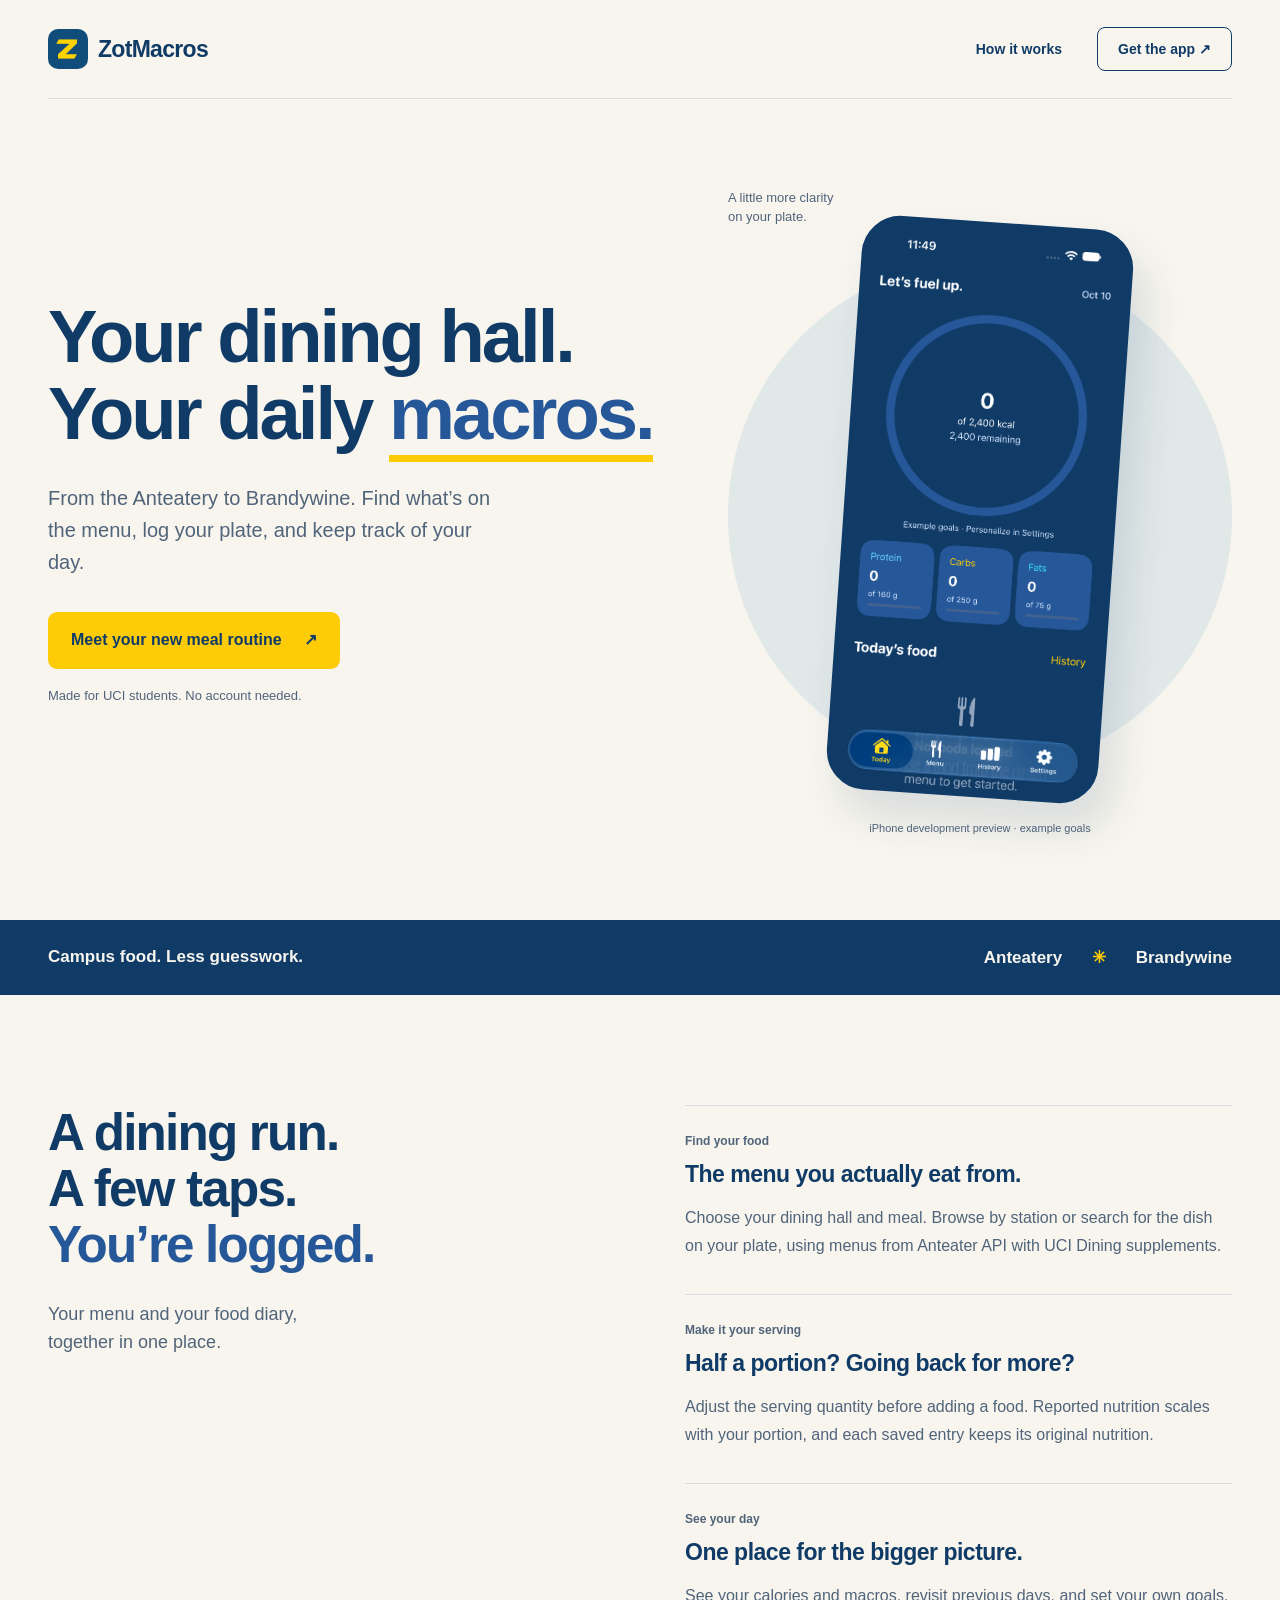
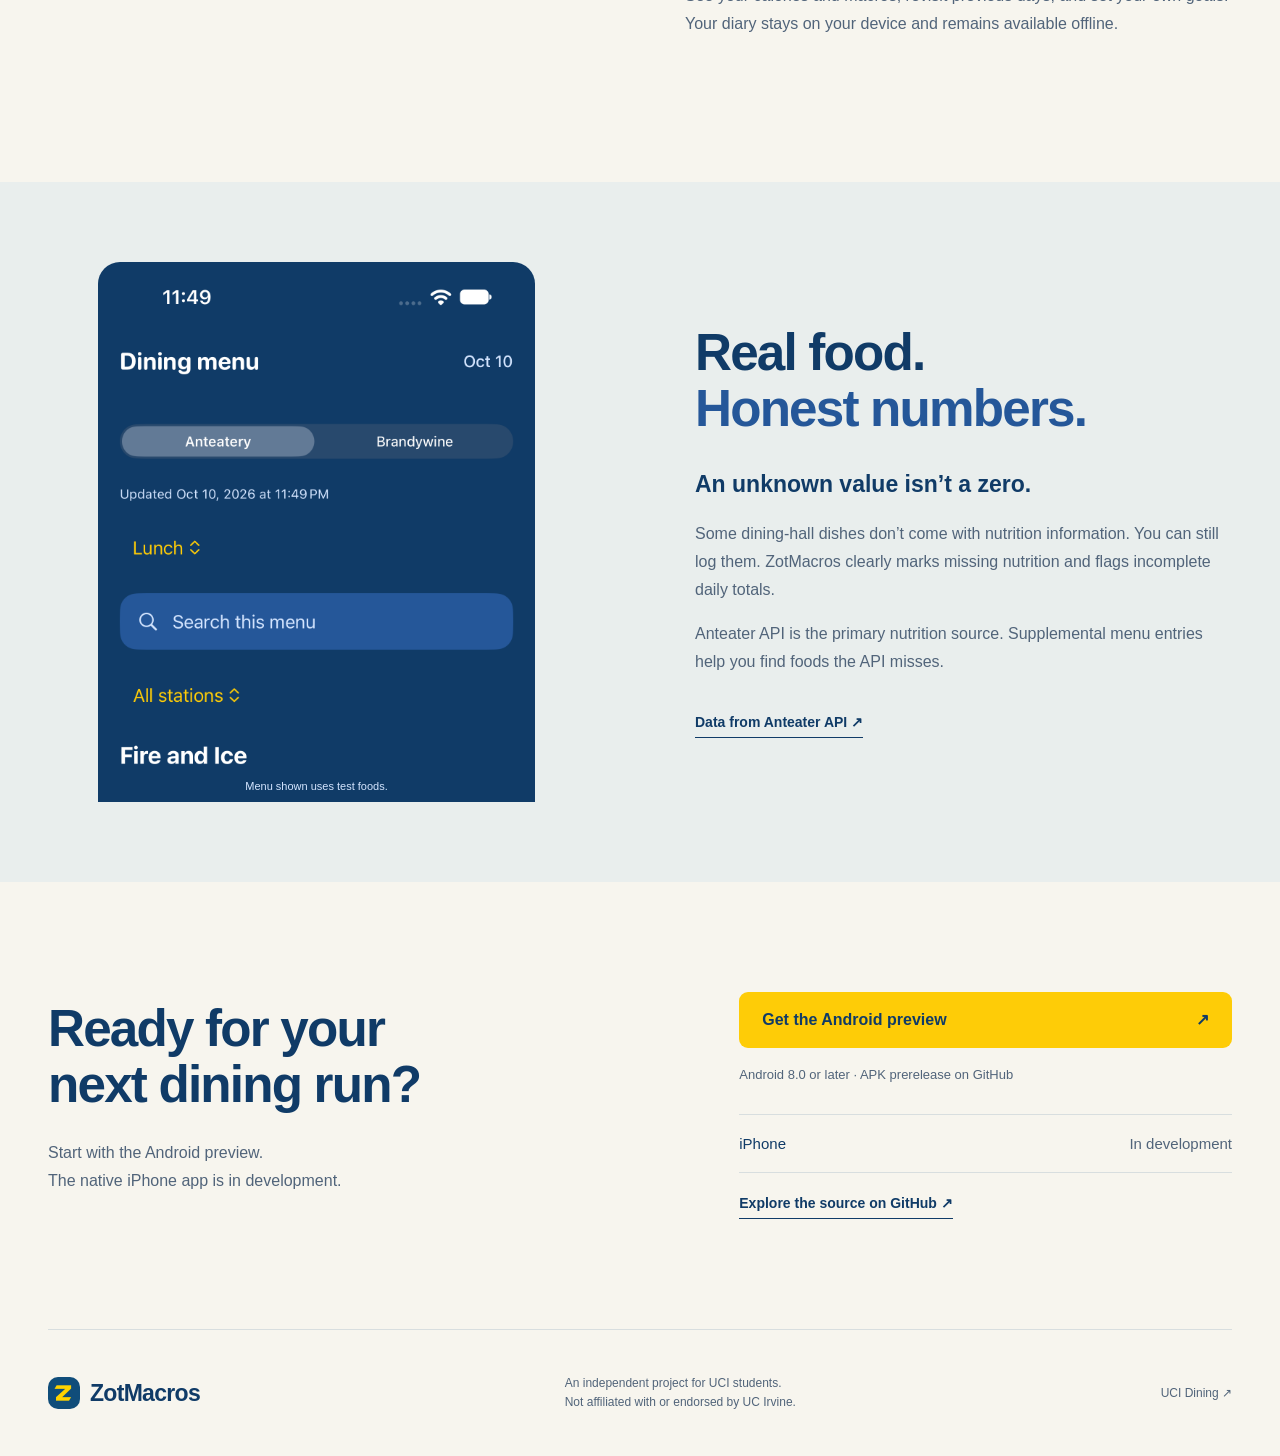
==== website/index.html @ 8ae85c5e "feat(web): add ZotMacros landing page" ====
<!doctype html>
<html lang="en">
<head>
<meta charset="utf-8"><meta name="viewport" content="width=device-width,initial-scale=1">
<title>ZotMacros — Your dining hall. Your daily macros.</title>
<meta name="description" content="A nutrition tracker built for UC Irvine dining. Find your food, choose your serving, and keep a diary on your phone. Try the Android preview.">
<meta name="theme-color" content="#103b67"><link rel="icon" href="assets/logo.png"><link rel="stylesheet" href="style.css">
</head>
<body>
<a class="skip" href="#main">Skip to content</a>
<header class="nav wrap"><a class="brand" href="#" aria-label="ZotMacros home"><img src="assets/logo.png" alt="" width="40" height="40">ZotMacros</a><nav aria-label="Main navigation"><a href="#how">How it works</a><a href="#download" class="nav-button">Get the app <span aria-hidden="true">↗</span></a></nav></header>
<main id="main">
<section class="hero wrap">
<div class="hero-copy"><h1>Your dining hall.<br>Your daily <em>macros.</em></h1><p class="intro">From the Anteatery to Brandywine. Find what’s on the menu, log your plate, and keep track of your day.</p><div class="actions"><a class="button primary" href="#download">Meet your new meal routine <span aria-hidden="true">↗</span></a></div><p class="small">Made for UCI students. No account needed.</p></div>
<div class="hero-visual"><span class="orbit-label">A little more clarity<br>on your plate.</span><div class="phone"><img src="assets/today.png" width="1206" height="2622" alt="ZotMacros Today screen showing calorie goals, protein, carbs, and fats"></div><p class="image-caption">iPhone development preview · example goals</p></div>
</section>
<div class="ribbon"><div class="wrap"><span>Campus food. Less guesswork.</span><span>Anteatery <i aria-hidden="true">✳</i> Brandywine</span></div></div>
<section id="how" class="how wrap">
<div class="section-heading"><h2>A dining run.<br>A few taps.<br><em>You’re logged.</em></h2><p>Your menu and your food diary,<br>together in one place.</p></div>
<div class="steps"><article><span class="step-label">Find your food</span><h3>The menu you actually eat from.</h3><p>Choose your dining hall and meal. Browse by station or search for the dish on your plate, using menus from Anteater API with UCI Dining supplements.</p></article><article><span class="step-label">Make it your serving</span><h3>Half a portion? Going back for more?</h3><p>Adjust the serving quantity before adding a food. Reported nutrition scales with your portion, and each saved entry keeps its original nutrition.</p></article><article><span class="step-label">See your day</span><h3>One place for the bigger picture.</h3><p>See your calories and macros, revisit previous days, and set your own goals. Your diary stays on your device and remains available offline.</p></article></div>
</section>
<section class="honest"><div class="wrap honest-grid"><div class="menu-visual"><img src="assets/menu.png" alt="Development preview of the dining menu, with an explicitly labeled Nutrition unavailable food" width="1206" height="2622" loading="lazy"><span>Menu shown uses test foods.</span></div><div><h2>Real food.<br><em>Honest numbers.</em></h2><p class="lead">An unknown value isn’t a zero.</p><p>Some dining-hall dishes don’t come with nutrition information. You can still log them. ZotMacros clearly marks missing nutrition and flags incomplete daily totals.</p><p>Anteater API is the primary nutrition source. Supplemental menu entries help you find foods the API misses.</p><a class="text-link" href="https://anteaterapi.com" target="_blank" rel="noopener">Data from Anteater API <span aria-hidden="true">↗</span></a></div></div></section>
<section id="download" class="download wrap"><div><h2>Ready for your<br>next dining run?</h2><p>Start with the Android preview.<br>The native iPhone app is in development.</p></div><div class="download-options"><a class="button primary" href="https://github.com/adityatheperson/ZotMacros/releases/tag/v1.0.2">Get the Android preview <span aria-hidden="true">↗</span></a><p class="small">Android 8.0 or later · APK prerelease on GitHub</p><div class="ios-status"><span>iPhone</span><span>In development</span></div><a class="text-link" href="https://github.com/adityatheperson/ZotMacros/tree/codex/ios-port">Explore the source on GitHub <span aria-hidden="true">↗</span></a></div></section>
</main>
<footer class="wrap"><a class="brand" href="#"><img src="assets/logo.png" width="32" height="32" alt="">ZotMacros</a><p>An independent project for UCI students.<br>Not affiliated with or endorsed by UC Irvine.</p><a href="https://uci.mydininghub.com/">UCI Dining <span aria-hidden="true">↗</span></a></footer>
</body></html>
---- website/style.css ----
:root{--navy:#103b67;--blue:#255799;--gold:#fecc07;--paper:#f7f5ee;--muted:#51647a;--line:#d8dedf;color:var(--navy);background:var(--paper);font-family:-apple-system,BlinkMacSystemFont,"Segoe UI",sans-serif;scroll-behavior:smooth}*{box-sizing:border-box}body{margin:0}a{color:inherit;text-decoration:none}a:focus-visible{outline:3px solid #1772ae;outline-offset:6px}::selection{background:var(--gold);color:var(--navy)}.wrap{width:min(1200px,calc(100% - 96px));margin:auto}.nav{display:flex;justify-content:space-between;align-items:center;padding-block:27px;border-bottom:1px solid var(--line)}.brand{display:flex;gap:10px;align-items:center;font-size:23px;font-weight:750;letter-spacing:-.7px}.brand img{border-radius:10px}.nav nav{display:flex;align-items:center;gap:35px;font-size:14px;font-weight:650}.nav-button{padding:13px 20px;border:1px solid var(--navy);border-radius:8px}.hero{display:grid;grid-template-columns:1.25fr 1fr;align-items:center;min-height:800px;gap:50px;padding-block:75px}.hero h1{font-size:clamp(48px,5.8vw,78px);line-height:1.035;letter-spacing:-3px;margin:0 0 30px;font-weight:750}em{font-style:normal;color:var(--blue)}.hero h1 em{position:relative;white-space:nowrap}.hero h1 em:after{content:"";position:absolute;left:0;bottom:-7px;width:100%;height:7px;background:var(--gold)}.intro{font-size:20px;line-height:1.6;max-width:450px;color:var(--muted)}.actions{margin-top:34px}.button{display:flex;align-items:center;justify-content:space-between;gap:22px;min-height:56px;padding:17px 23px;border-radius:9px;font-weight:700;line-height:1.4;transition:background .15s}.primary{background:var(--gold);color:var(--navy)}.primary:hover{background:#f0bd00}.actions .button{display:inline-flex}.small{font-size:13px;line-height:1.7;color:var(--muted);margin-top:16px}.hero-visual{position:relative;display:flex;flex-direction:column;align-items:center;padding-top:15px}.hero-visual:before{content:"";position:absolute;width:100%;height:76%;top:13%;background:#e1e8e8;border-radius:50%;z-index:-1}.phone{width:272px;border:7px solid var(--navy);border-radius:39px;overflow:hidden;transform:rotate(4deg);box-shadow:15px 25px 40px #103b6720;background:var(--navy)}.phone img{width:100%;height:auto;display:block}.orbit-label{align-self:flex-start;font-size:13px;line-height:1.45;margin-bottom:-5px;color:var(--muted)}.image-caption{font-size:11px;color:var(--muted);margin-top:25px}.ribbon{background:var(--navy);color:var(--paper);padding-block:27px}.ribbon .wrap{display:flex;justify-content:space-between;align-items:center;gap:20px;font-size:17px;font-weight:600}.ribbon i{font-style:normal;color:var(--gold);margin-inline:25px}.how{display:grid;grid-template-columns:1fr 1fr;gap:90px;padding-block:110px}h2{font-size:clamp(36px,4vw,53px);line-height:1.1;letter-spacing:-1.8px;margin:0 0 26px}.section-heading p{color:var(--muted);font-size:18px;line-height:1.6}.steps article{border-top:1px solid var(--line);padding:25px 0 18px}.step-label{font-size:12px;font-weight:700;color:var(--muted)}h3{font-size:23px;letter-spacing:-.5px;margin:12px 0}.steps p,.honest p{font-size:16px;line-height:1.75;color:var(--muted)}.honest{background:#e9eeed;padding-block:80px}.honest-grid{display:grid;grid-template-columns:1fr 1fr;gap:110px;align-items:center}.menu-visual{max-height:540px;overflow:hidden;position:relative;border-radius:22px 22px 0 0;margin-inline:50px}.menu-visual img{width:100%;height:auto;display:block}.menu-visual span{position:absolute;bottom:0;left:0;right:0;background:var(--navy);color:#d4e5ff;font-size:11px;padding:10px;text-align:center}.honest .lead{font-size:23px;font-weight:600;color:var(--navy);margin-bottom:12px}.text-link{display:inline-block;font-size:14px;font-weight:650;border-bottom:1px solid currentColor;padding-block:7px;margin-top:15px}.download{display:grid;grid-template-columns:1.2fr 1fr;gap:100px;padding-block:110px;align-items:center}.download p{color:var(--muted);line-height:1.7}.ios-status{display:flex;justify-content:space-between;padding:20px 0;border-block:1px solid var(--line);margin-top:28px;font-size:15px}.ios-status span:last-child{color:var(--muted)}footer{display:flex;align-items:center;justify-content:space-between;gap:25px;border-top:1px solid var(--line);padding-block:32px}footer p,footer>a:last-child{font-size:12px;line-height:1.6;color:var(--muted)}.skip{position:absolute;top:-100px;left:15px;background:var(--gold);padding:12px;z-index:10}.skip:focus{top:10px}@media(max-width:800px){.wrap{width:calc(100% - 40px)}.nav{padding-block:20px}.nav nav>a:first-child{display:none}.brand{font-size:20px}.nav-button{padding:11px 14px}.hero{grid-template-columns:1fr;gap:25px;padding-top:60px;padding-bottom:55px;min-height:auto}.hero h1{font-size:clamp(44px,10vw,68px);letter-spacing:-2px}.intro{font-size:18px}.hero-visual{padding-top:25px;max-width:420px;width:100%;margin:auto}.phone{width:235px}.orbit-label{margin-left:10px}.ribbon .wrap{flex-direction:column;font-size:15px;gap:12px}.how,.honest-grid,.download{grid-template-columns:1fr;gap:30px}.how,.download{padding-block:65px}.honest{padding-block:55px}.honest-grid>div:last-child{grid-row:1}.menu-visual{max-height:390px;max-width:310px;margin:10px auto 0}.download-options{max-width:420px;width:100%}footer{flex-wrap:wrap}.hero-visual:before{width:90%}}@media(prefers-reduced-motion:reduce){:root{scroll-behavior:auto}.button{transition:none}}
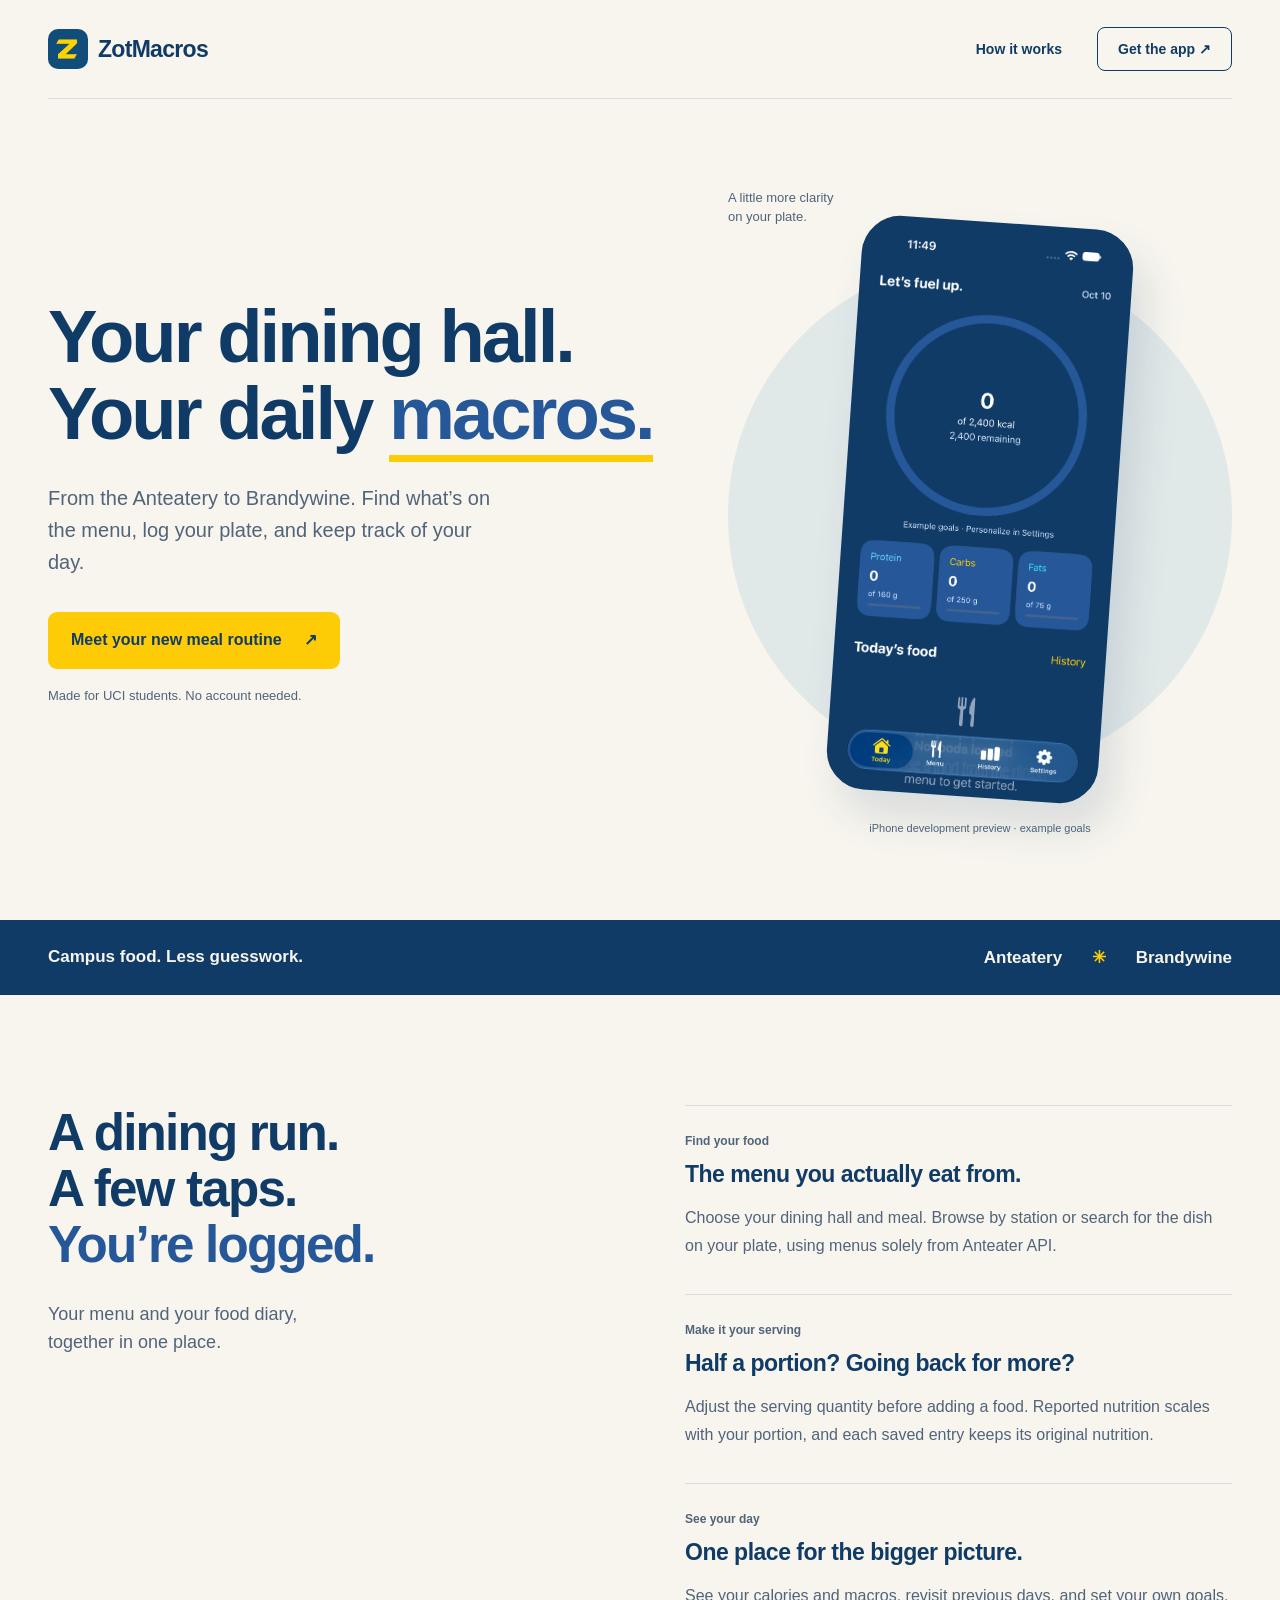
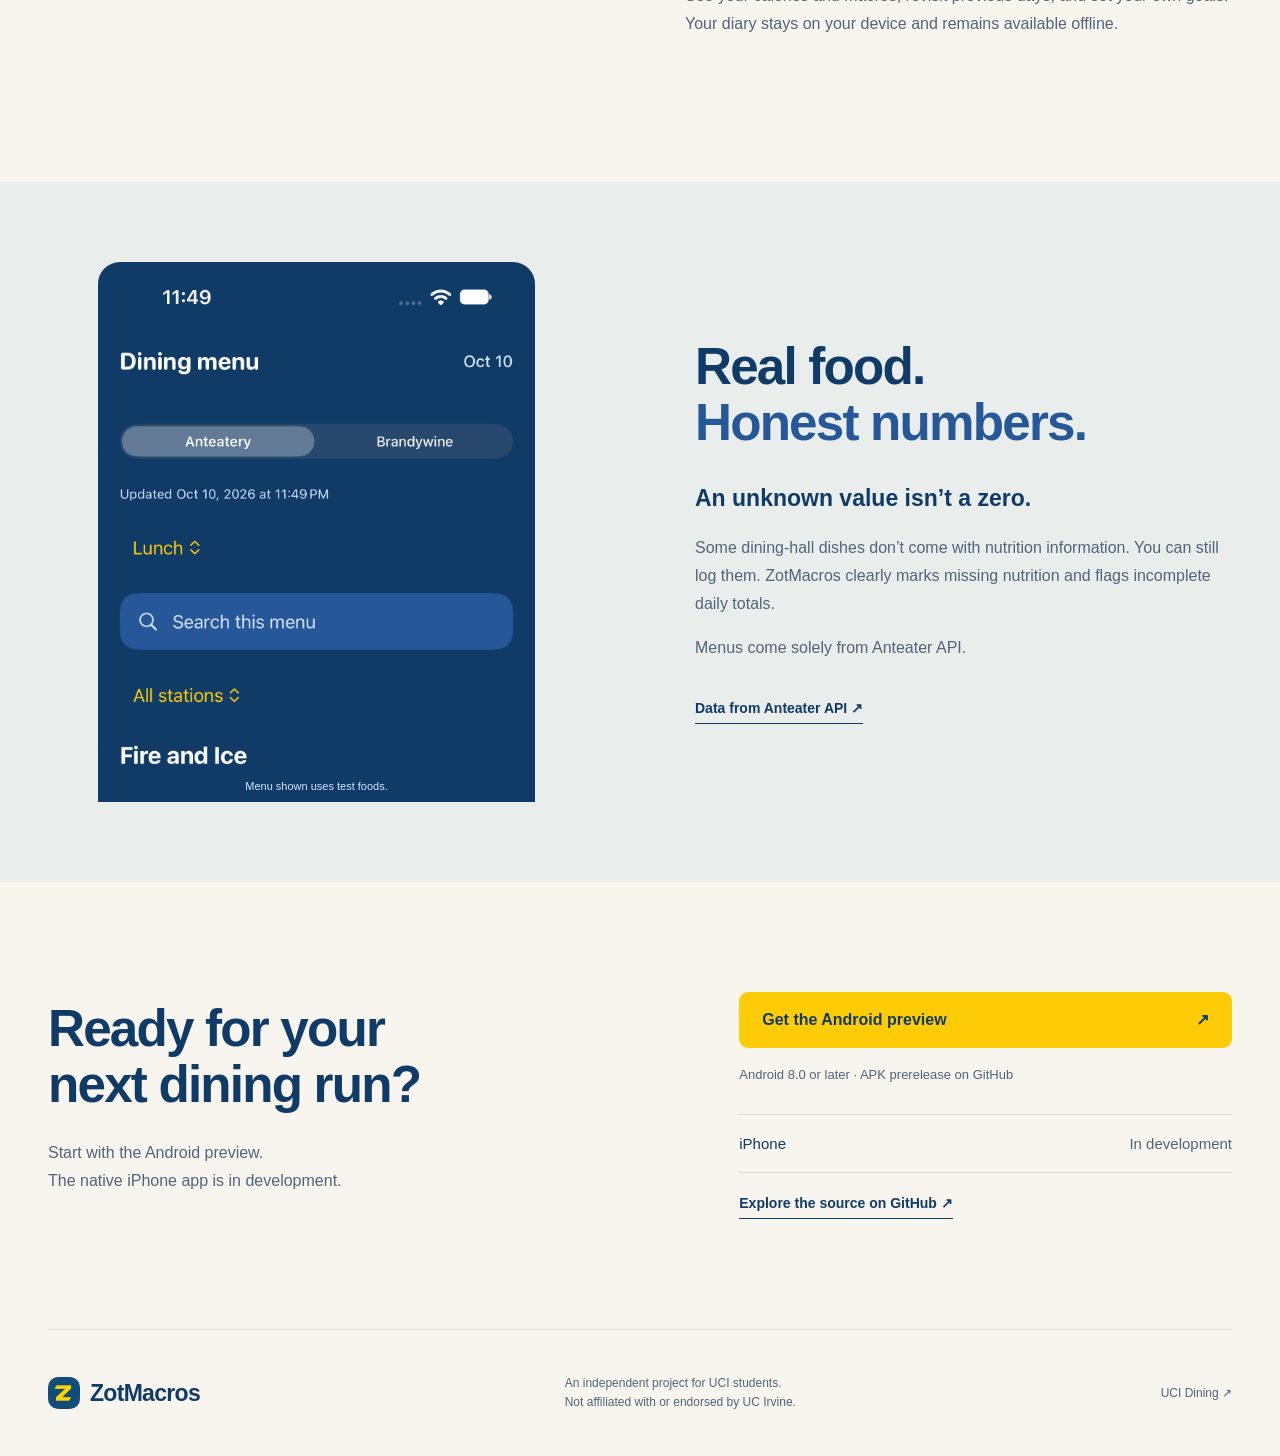
==== commit e0bfed2a: "fix(web): update menu source copy to Anteater API only" ====
--- a/website/index.html
+++ b/website/index.html
@@ -17,10 +17,10 @@
 <div class="ribbon"><div class="wrap"><span>Campus food. Less guesswork.</span><span>Anteatery <i aria-hidden="true">✳</i> Brandywine</span></div></div>
 <section id="how" class="how wrap">
 <div class="section-heading"><h2>A dining run.<br>A few taps.<br><em>You’re logged.</em></h2><p>Your menu and your food diary,<br>together in one place.</p></div>
-<div class="steps"><article><span class="step-label">Find your food</span><h3>The menu you actually eat from.</h3><p>Choose your dining hall and meal. Browse by station or search for the dish on your plate, using menus from Anteater API with UCI Dining supplements.</p></article><article><span class="step-label">Make it your serving</span><h3>Half a portion? Going back for more?</h3><p>Adjust the serving quantity before adding a food. Reported nutrition scales with your portion, and each saved entry keeps its original nutrition.</p></article><article><span class="step-label">See your day</span><h3>One place for the bigger picture.</h3><p>See your calories and macros, revisit previous days, and set your own goals. Your diary stays on your device and remains available offline.</p></article></div>
+<div class="steps"><article><span class="step-label">Find your food</span><h3>The menu you actually eat from.</h3><p>Choose your dining hall and meal. Browse by station or search for the dish on your plate, using menus solely from Anteater API.</p></article><article><span class="step-label">Make it your serving</span><h3>Half a portion? Going back for more?</h3><p>Adjust the serving quantity before adding a food. Reported nutrition scales with your portion, and each saved entry keeps its original nutrition.</p></article><article><span class="step-label">See your day</span><h3>One place for the bigger picture.</h3><p>See your calories and macros, revisit previous days, and set your own goals. Your diary stays on your device and remains available offline.</p></article></div>
 </section>
-<section class="honest"><div class="wrap honest-grid"><div class="menu-visual"><img src="assets/menu.png" alt="Development preview of the dining menu, with an explicitly labeled Nutrition unavailable food" width="1206" height="2622" loading="lazy"><span>Menu shown uses test foods.</span></div><div><h2>Real food.<br><em>Honest numbers.</em></h2><p class="lead">An unknown value isn’t a zero.</p><p>Some dining-hall dishes don’t come with nutrition information. You can still log them. ZotMacros clearly marks missing nutrition and flags incomplete daily totals.</p><p>Anteater API is the primary nutrition source. Supplemental menu entries help you find foods the API misses.</p><a class="text-link" href="https://anteaterapi.com" target="_blank" rel="noopener">Data from Anteater API <span aria-hidden="true">↗</span></a></div></div></section>
-<section id="download" class="download wrap"><div><h2>Ready for your<br>next dining run?</h2><p>Start with the Android preview.<br>The native iPhone app is in development.</p></div><div class="download-options"><a class="button primary" href="https://github.com/adityatheperson/ZotMacros/releases/tag/v1.0.2">Get the Android preview <span aria-hidden="true">↗</span></a><p class="small">Android 8.0 or later · APK prerelease on GitHub</p><div class="ios-status"><span>iPhone</span><span>In development</span></div><a class="text-link" href="https://github.com/adityatheperson/ZotMacros/tree/codex/ios-port">Explore the source on GitHub <span aria-hidden="true">↗</span></a></div></section>
+<section class="honest"><div class="wrap honest-grid"><div class="menu-visual"><img src="assets/menu.png" alt="Development preview of the dining menu, with an explicitly labeled Nutrition unavailable food" width="1206" height="2622" loading="lazy"><span>Menu shown uses test foods.</span></div><div><h2>Real food.<br><em>Honest numbers.</em></h2><p class="lead">An unknown value isn’t a zero.</p><p>Some dining-hall dishes don’t come with nutrition information. You can still log them. ZotMacros clearly marks missing nutrition and flags incomplete daily totals.</p><p>Menus come solely from Anteater API.</p><a class="text-link" href="https://anteaterapi.com" target="_blank" rel="noopener">Data from Anteater API <span aria-hidden="true">↗</span></a></div></div></section>
+<section id="download" class="download wrap"><div><h2>Ready for your<br>next dining run?</h2><p>Start with the Android preview.<br>The native iPhone app is in development.</p></div><div class="download-options"><a class="button primary" href="https://github.com/adityatheperson/ZotMacros/releases/tag/v1.0.2">Get the Android preview <span aria-hidden="true">↗</span></a><p class="small">Android 8.0 or later · APK prerelease on GitHub</p><div class="ios-status"><span>iPhone</span><span>In development</span></div><a class="text-link" href="https://github.com/adityatheperson/ZotMacros">Explore the source on GitHub <span aria-hidden="true">↗</span></a></div></section>
 </main>
 <footer class="wrap"><a class="brand" href="#"><img src="assets/logo.png" width="32" height="32" alt="">ZotMacros</a><p>An independent project for UCI students.<br>Not affiliated with or endorsed by UC Irvine.</p><a href="https://uci.mydininghub.com/">UCI Dining <span aria-hidden="true">↗</span></a></footer>
 </body></html>
